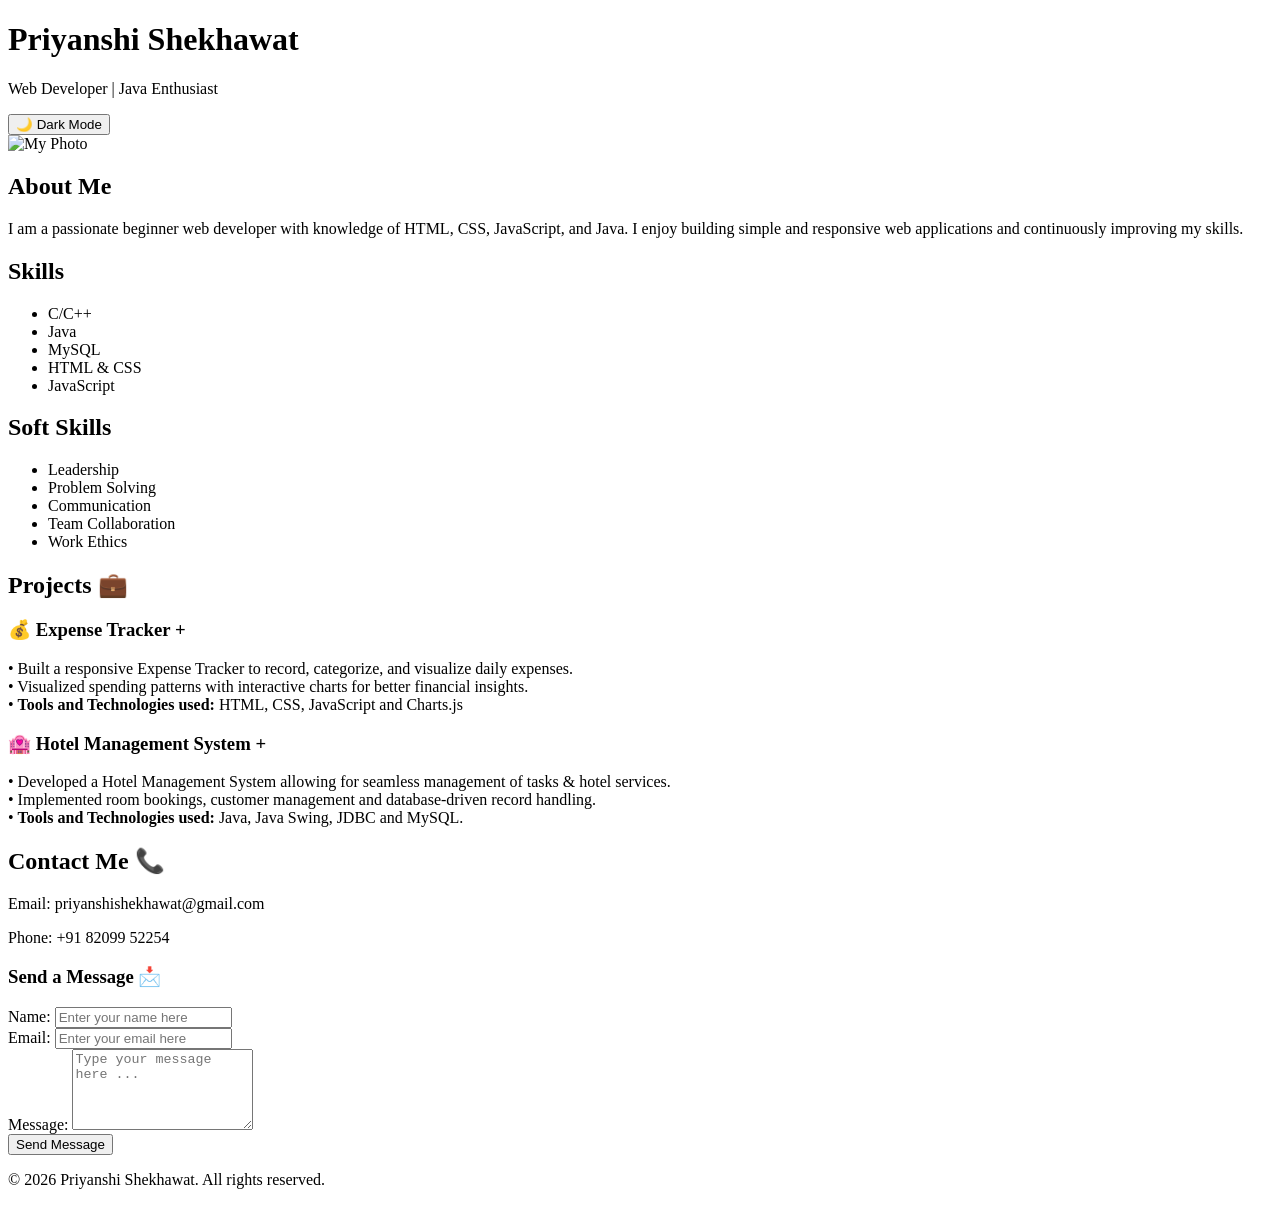
==== Task 3 - JavaScript - Making Websites Interactive/index.html @ 38560ae0 "Create index.html" ====
<!DOCTYPE html>
<html lang="en">

<head>
    <meta charset="UTF-8">
    <title>My Portfolio</title>
    <link rel="stylesheet" href="style.css">
</head>

<body>

    <header>
        <div class="header-content">
            <div>
                <h1>Priyanshi Shekhawat</h1>
                <p>Web Developer | Java Enthusiast</p>
            </div>
            <button id="themeToggle" class="theme-toggle">🌙 Dark Mode</button>
        </div>
    </header>

    <section id="about">
        <img src="Profile.png" alt="My Photo">
        <div>
            <h2>About Me</h2>
            <p>
                I am a passionate beginner web developer with knowledge of HTML, CSS,
                JavaScript, and Java. I enjoy building simple and responsive web
                applications and continuously improving my skills.
            </p>
        </div>
    </section>

    <div class="skills-container">
        <section id="skills">
            <h2>Skills</h2>
            <ul>
                <li>C/C++</li>
                <li>Java</li>
                <li>MySQL</li>
                <li>HTML & CSS</li>
                <li>JavaScript</li>
            </ul>
        </section>

        <section id="soft-skills">
            <h2>Soft Skills</h2>
            <ul>
                <li>Leadership</li>
                <li>Problem Solving</li>
                <li>Communication</li>
                <li>Team Collaboration</li>
                <li>Work Ethics</li>
            </ul>
        </section>
    </div>

    <section id="projects">
        <h2>Projects 💼</h2>

        <div class="project">
            <h3 class="project-title" onclick="toggleProjectDetails(this)">
                💰 Expense Tracker <span class="toggle-icon">+</span>
            </h3>
            <p class="project-details">• Built a responsive Expense Tracker to record, categorize, and visualize daily expenses.<br>• Visualized spending patterns with interactive charts for better financial insights.<br>• <b>Tools and Technologies used:</b> HTML, CSS, JavaScript and Charts.js</p>
        </div>

        <div class="project">
            <h3 class="project-title" onclick="toggleProjectDetails(this)">
                🏩 Hotel Management System <span class="toggle-icon">+</span>
            </h3>
            <p class="project-details">• Developed a Hotel Management System allowing for seamless management of tasks & hotel services.<br>• Implemented room bookings, customer management and database-driven record handling.<br>• <b>Tools and Technologies used:</b> Java, Java Swing, JDBC and MySQL.</p>
        </div>
    </section>

    <section id="contact">
        <h2>Contact Me 📞</h2>
        <p>Email: priyanshishekhawat@gmail.com</p>
        <p>Phone: +91 82099 52254</p>

        <div class="contact-form-container">
            <h3>Send a Message 📩</h3>
            <form id="contactForm">
                <div class="form-group">
                    <label for="name">Name:</label>
                    <input type="text" id="name" name="name" placeholder="Enter your name here" required>
                    <span class="error-message" id="nameError"></span>
                </div>

                <div class="form-group">
                    <label for="email">Email:</label>
                    <input type="email" id="email" name="email" placeholder="Enter your email here" required>
                    <span class="error-message" id="emailError"></span>
                </div>

                <div class="form-group">
                    <label for="message">Message:</label>
                    <textarea id="message" name="message" rows="5" placeholder="Type your message here ..."
                        required></textarea>
                    <span class="error-message" id="messageError"></span>
                </div>

                <button type="submit" class="submit-btn">Send Message</button>
                <div id="successMessage" class="success-message"></div>
            </form>
        </div>
    </section>

    <footer>
        <p>© 2026 Priyanshi Shekhawat. All rights reserved.</p>
    </footer>

    <script src="script.js"></script>
</body>

</html>
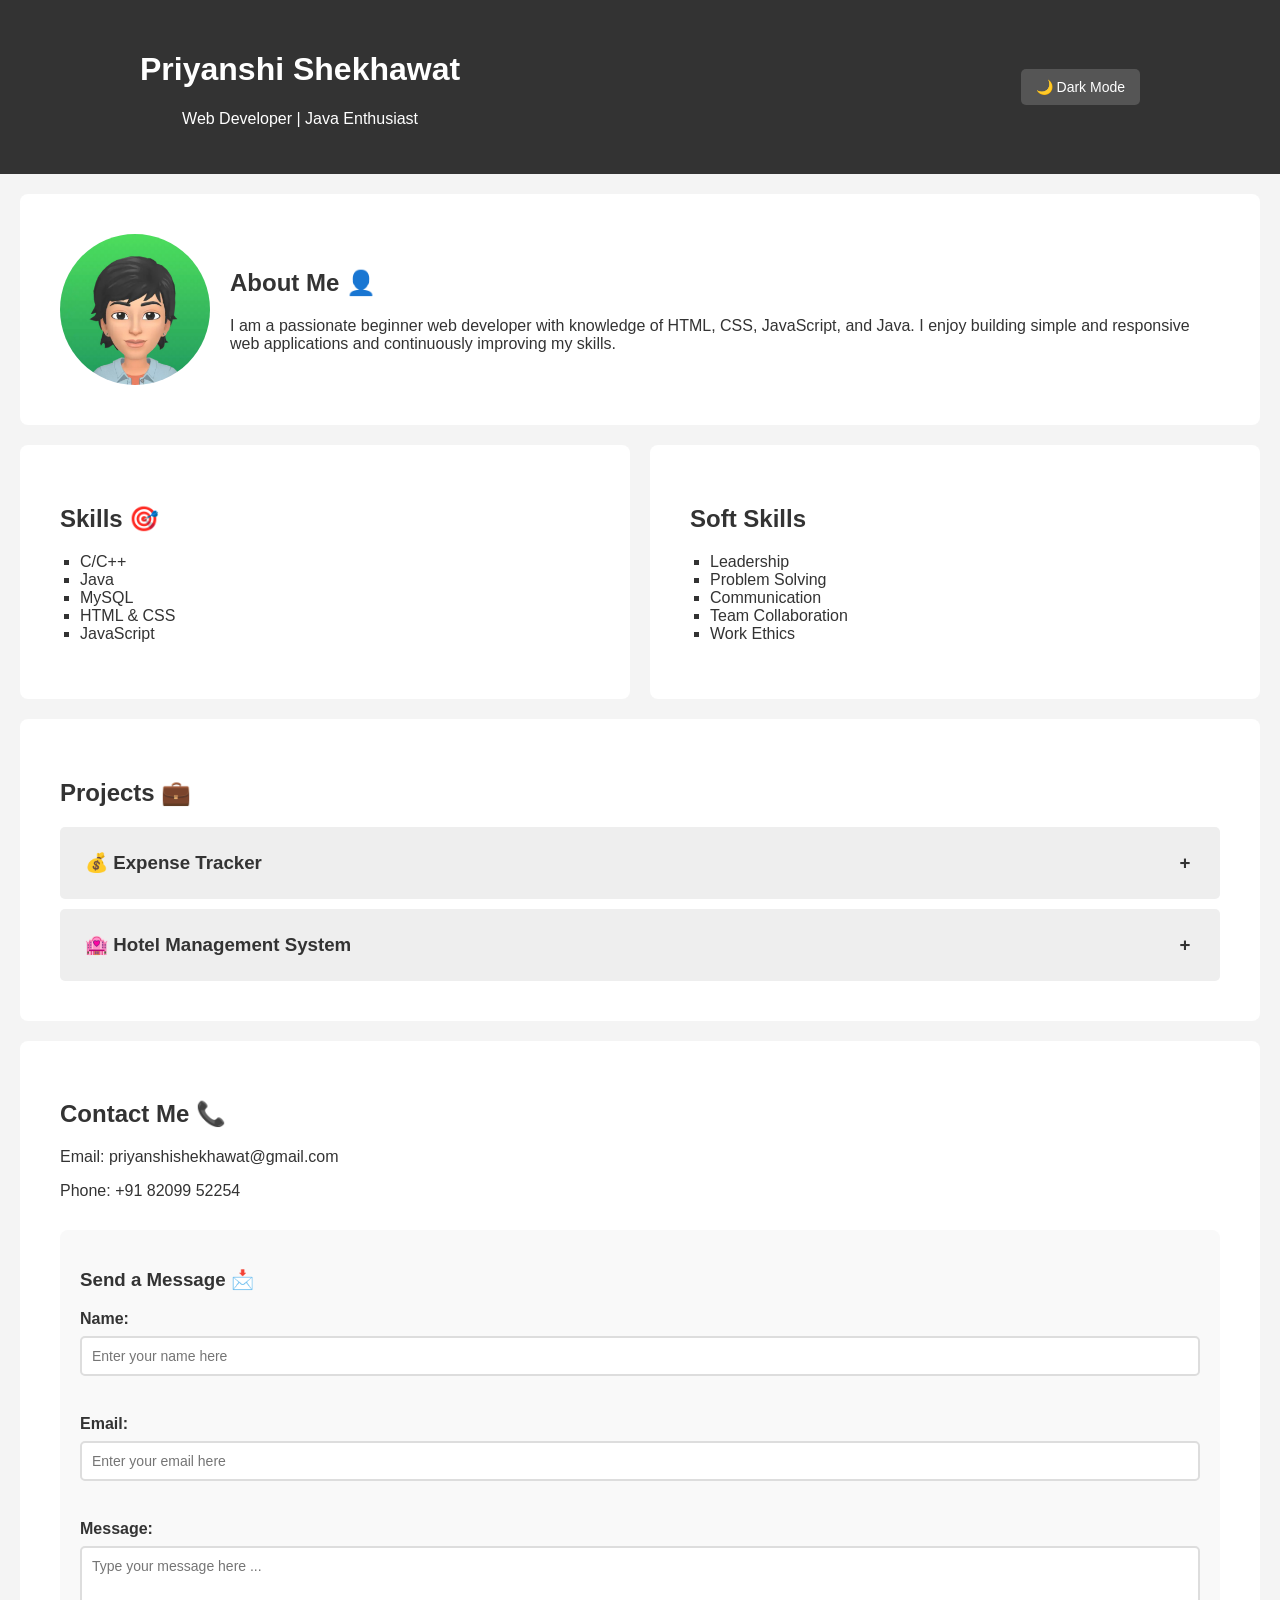
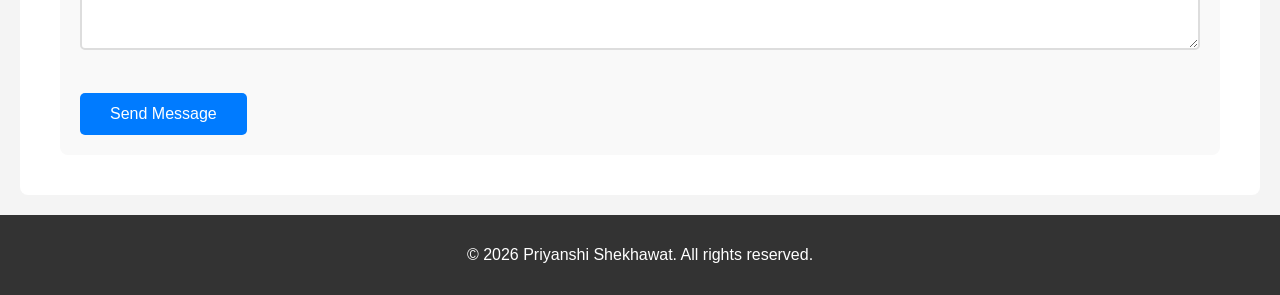
==== commit 565aded0: "Update index.html" ====
--- a/Task 3 - JavaScript - Making Websites Interactive/index.html
+++ b/Task 3 - JavaScript - Making Websites Interactive/index.html
@@ -22,7 +22,7 @@
     <section id="about">
         <img src="Profile.png" alt="My Photo">
         <div>
-            <h2>About Me</h2>
+            <h2>About Me 👤</h2>
             <p>
                 I am a passionate beginner web developer with knowledge of HTML, CSS,
                 JavaScript, and Java. I enjoy building simple and responsive web
@@ -33,7 +33,7 @@
 
     <div class="skills-container">
         <section id="skills">
-            <h2>Skills</h2>
+            <h2>Skills 🎯</h2>
             <ul>
                 <li>C/C++</li>
                 <li>Java</li>
--- a/Task 3 - JavaScript - Making Websites Interactive/style.css
+++ b/Task 3 - JavaScript - Making Websites Interactive/style.css
@@ -0,0 +1,269 @@
+body {
+    font-family: Arial, sans-serif;
+    margin: 0;
+    padding: 0;
+    background-color: #f4f4f4;
+    color: #333;
+    transition: background-color 0.3s ease, color 0.3s ease;
+}
+
+
+body.dark-mode {
+    background-color: #1a1a1a;
+    color: #e0e0e0;
+}
+
+header {
+    background-color: #333;
+    color: white;
+    text-align: center;
+    padding: 30px;
+    transition: background-color 0.3s ease;
+}
+
+body.dark-mode header {
+    background-color: #0d0d0d;
+}
+
+.header-content {
+    display: flex;
+    justify-content: space-between;
+    align-items: center;
+    max-width: 1000px;
+    margin: 0 auto;
+}
+
+.theme-toggle {
+    padding: 10px 15px;
+    background-color: #555;
+    color: white;
+    border: none;
+    border-radius: 5px;
+    cursor: pointer;
+    font-size: 14px;
+    transition: background-color 0.3s ease;
+}
+
+.theme-toggle:hover {
+    background-color: #777;
+}
+
+body.dark-mode .theme-toggle {
+    background-color: #444;
+}
+
+body.dark-mode .theme-toggle:hover {
+    background-color: #555;
+}
+
+section {
+    padding: 40px;
+    background: white;
+    margin: 20px;
+    border-radius: 8px;
+    transition: background-color 0.3s ease;
+}
+
+body.dark-mode section {
+    background-color: #2a2a2a;
+}
+
+#about {
+    display: flex;
+    align-items: center;
+    gap: 20px;
+}
+
+#about img {
+    width: 150px;
+    border-radius: 50%;
+}
+
+.skills-container {
+    display: flex;
+    justify-content: space-between;
+    gap: 20px;
+    margin: 20px;
+}
+
+.skills-container section {
+    flex: 1;
+    margin: 0;
+}
+
+#skills ul,
+#soft-skills ul {
+    list-style-type: square;
+    padding-left: 20px;
+}
+
+.project {
+    background-color: #eee;
+    padding: 15px;
+    margin-top: 10px;
+    border-radius: 5px;
+    transition: background-color 0.3s ease;
+}
+
+body.dark-mode .project {
+    background-color: #3a3a3a;
+}
+
+.project-title {
+    cursor: pointer;
+    user-select: none;
+    display: flex;
+    justify-content: space-between;
+    align-items: center;
+    margin: 0;
+    padding: 10px;
+    border-radius: 3px;
+    transition: background-color 0.2s ease;
+}
+
+.project-title:hover {
+    background-color: #ddd;
+}
+
+body.dark-mode .project-title:hover {
+    background-color: #4a4a4a;
+}
+
+.toggle-icon {
+    font-weight: bold;
+    display: inline-block;
+    width: 20px;
+    text-align: center;
+    transition: transform 0.3s ease;
+}
+
+.project-details {
+    display: none;
+    margin: 10px 0 0 0;
+    padding: 10px;
+    background: white;
+    border-left: 3px solid #007bff;
+}
+
+body.dark-mode .project-details {
+    background-color: #2a2a2a;
+}
+
+.project-details.show {
+    display: block;
+}
+
+.contact-form-container {
+    margin-top: 30px;
+    padding: 20px;
+    background-color: #f9f9f9;
+    border-radius: 8px;
+    transition: background-color 0.3s ease;
+}
+
+body.dark-mode .contact-form-container {
+    background-color: #3a3a3a;
+}
+
+.form-group {
+    margin-bottom: 20px;
+}
+
+label {
+    display: block;
+    margin-bottom: 8px;
+    font-weight: bold;
+}
+
+input[type="text"],
+input[type="email"],
+textarea {
+    width: 100%;
+    padding: 10px;
+    border: 2px solid #ddd;
+    border-radius: 5px;
+    font-family: Arial, sans-serif;
+    font-size: 14px;
+    transition: border-color 0.3s ease, background-color 0.3s ease;
+    box-sizing: border-box;
+}
+
+body.dark-mode input[type="text"],
+body.dark-mode input[type="email"],
+body.dark-mode textarea {
+    background-color: #2a2a2a;
+    color: #e0e0e0;
+    border-color: #555;
+}
+
+input[type="text"]:focus,
+input[type="email"]:focus,
+textarea:focus {
+    outline: none;
+    border-color: #007bff;
+    box-shadow: 0 0 5px #007bff;
+}
+
+.submit-btn {
+    background-color: #007bff;
+    color: white;
+    padding: 12px 30px;
+    border: none;
+    border-radius: 5px;
+    cursor: pointer;
+    font-size: 16px;
+    transition: background-color 0.3s ease;
+}
+
+.submit-btn:hover {
+    background-color: #0056b3;
+}
+
+.submit-btn:active {
+    transform: scale(0.98);
+}
+
+.error-message {
+    color: #dc3545;
+    font-size: 12px;
+    margin-top: 3px;
+    display: block;
+    min-height: 16px;
+}
+
+body.dark-mode .error-message {
+    color: #ff6b6b;
+}
+
+.success-message {
+    color: #28a745;
+    font-size: 16px;
+    margin-top: 15px;
+    padding: 10px;
+    border-radius: 3px;
+    display: none;
+    background-color: #d4edda;
+    border: 1px solid #c3e6cb;
+}
+
+body.dark-mode .success-message {
+    background-color: #1e3a1f;
+    border-color: #28a745;
+    color: #51cf66;
+}
+
+.success-message.show {
+    display: block;
+}
+
+footer {
+    text-align: center;
+    padding: 15px;
+    background-color: #333;
+    color: white;
+    transition: background-color 0.3s ease;
+}
+
+body.dark-mode footer {
+    background-color: #0d0d0d;
+}
